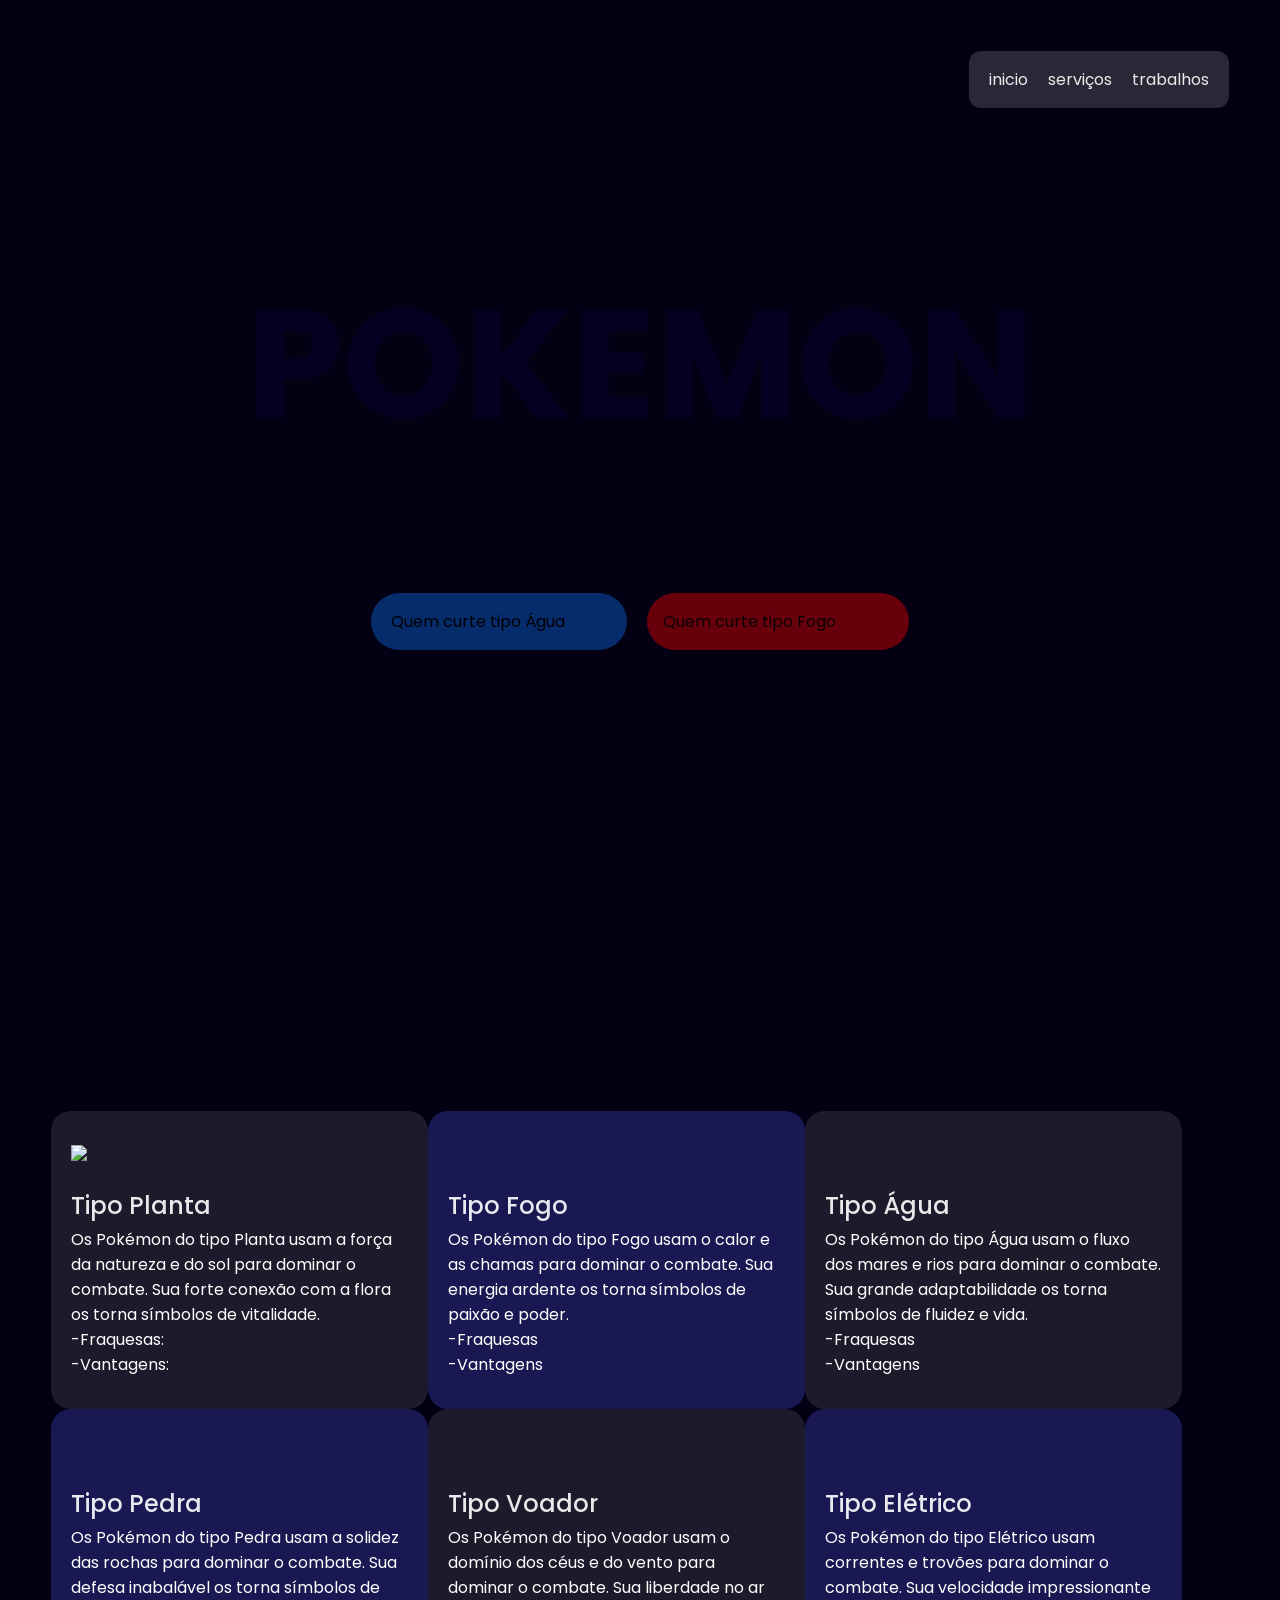
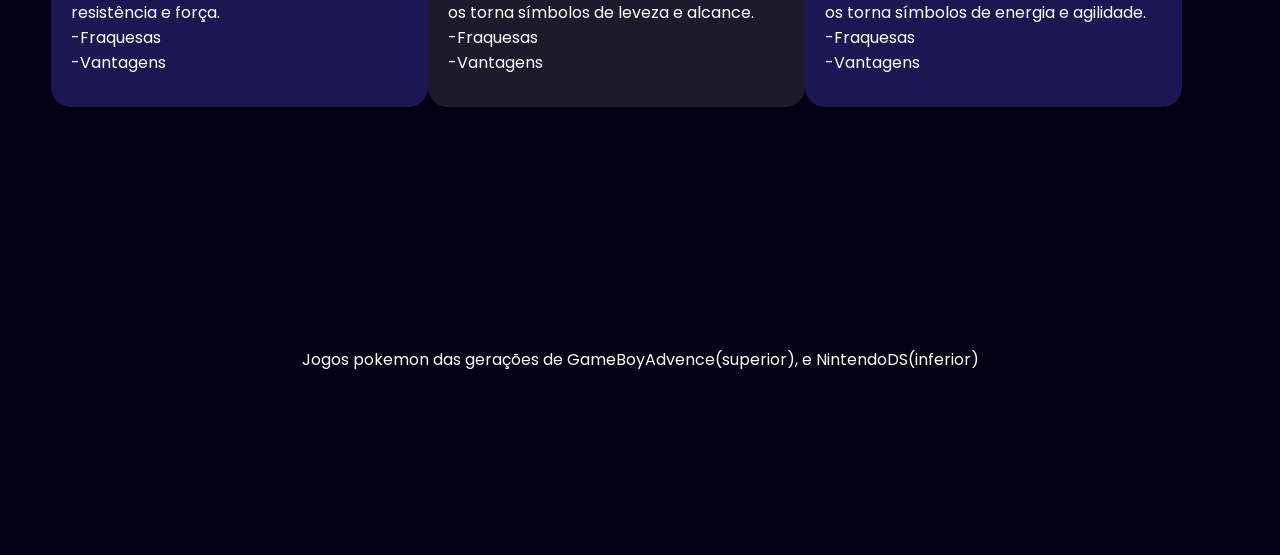
==== index.html @ 54501479 "Add files via upload" ====
<!doctype html>
<html lang="en">
    <head>
        <meta charset="UTF-8" />
        <meta name="viewport" content="width=device-width, initial-scale=1.0" />
        <title>site kkk</title>
        <link rel="stylesheet" href="style.css" />
        <link rel="preconnect" href="https://fonts.googleapis.com">
<link rel="preconnect" href="https://fonts.gstatic.com" crossorigin>
<link href="https://fonts.googleapis.com/css2?family=Poppins:ital,wght@0,100;0,200;0,300;0,400;0,500;0,600;0,700;0,800;0,900;1,100;1,200;1,300;1,400;1,500;1,600;1,700;1,800;1,900&display=swap" rel="stylesheet">
    </head>
    <body>
        <header>
            <img src="pokemons/pokebola-a-removebg-preview.png" class="face" alt="" />
            <nav>
                <ul>
                <li>inicio</li>
                <li>serviços</li>
                <li>trabalhos</li>
                </ul>
            </nav>
        </header>

        <!-- SEÇÃO 1-->
        <section class="SEÇÃO1">
            <div class="conteudoPrincipal">
                <h2>POKEMON</h2>
                <h1>Guizin pvp</h1>
                <p>Just know Wherever you go You can always come home</p>
                <div class="botões">
                    <button class="primario">
                        Quem curte tipo Água
                        <img src="pokemons/pokebola-removebg-preview.png" alt="" />
                    </button>
                    <button class="secundario">
                        Quem curte tipo Fogo
                        <img src="pokemons/pokebola-removebg-preview_evoto_edited-removebg-preview.png" alt="" />
                    </button>
                </div>
            </div>
        </section>

        <!-- SEÇÂO 2 -->
        <section class="SEÇÃO2">
            <h2 class="TS">Tipos</h2>
            <div class="cards">
                <div class="card branco">
                    <img src="pokemons/P-bulbasaur.png" class="PF">
                    <h3>Tipo Planta</h3>
                    <p>Os Pokémon do tipo Planta usam a força da natureza e do sol para dominar o combate. Sua forte conexão com a flora os torna símbolos de vitalidade.</p>
                    <p>-Fraquesas:</p>
                    <p>-Vantagens:</p>
                </div>
                <div class="card azul">
                    <img src="pokemons/P-charmander.png" class="PF" alt="">
                    <h3>Tipo Fogo</h3>
                    <p>Os Pokémon do tipo Fogo usam o calor e as chamas para dominar o combate. Sua energia ardente os torna símbolos de paixão e poder.</p>
                    <p>-Fraquesas</p>
                    <p>-Vantagens</p>
                </div>
                <div class="card branco">
                    <img src="pokemons/P-squirtle.png" class="PF" alt="">
                    <h3>Tipo Água</h3>
                    <p>Os Pokémon do tipo Água usam o fluxo dos mares e rios para dominar o combate. Sua grande adaptabilidade os torna símbolos de fluidez e vida.</p>
                    <p>-Fraquesas</p>
                    <p>-Vantagens</p>
                </div>
                <div class="card azul">
                    <img src="pokemons/P-Larvitar.png" class="PE" alt="">
                    <h3>Tipo Pedra</h3>
                    <p>Os Pokémon do tipo Pedra usam a solidez das rochas para dominar o combate. Sua defesa inabalável os torna símbolos de resistência e força.</p>
                    <p>-Fraquesas</p>
                    <p>-Vantagens</p>
                </div>
                <div class="card branco">
                    <img src="pokemons/P-Pidgey.png" class="PF" alt="">
                    <h3>Tipo Voador</h3>
                    <p>Os Pokémon do tipo Voador usam o domínio dos céus e do vento para dominar o combate. Sua liberdade no ar os torna símbolos de leveza e alcance.</p>
                    <p>-Fraquesas</p>
                    <p>-Vantagens</p>
                </div>
                <div class="card azul">
                    <img src="pokemons/P-Pikachu.png" class="PE" alt="">
                    <h3>Tipo Elétrico</h3>
                    <p>Os Pokémon do tipo Elétrico usam correntes e trovões para dominar o combate. Sua velocidade impressionante os torna símbolos de energia e agilidade.</p>
                    <p>-Fraquesas</p>
                    <p>-Vantagens</p>
                </div>
            </div>
            <!-- SEÇÃO TRABALHOS -->
            <h2 class="TS">Jogos</h2>
            <p class="TG">Jogos pokemon das gerações de GameBoyAdvence(superior), e NintendoDS(inferior)</p>
            <div class="DivImagens">
                <img src="pokemons/pokemon FireRed.jpeg" alt="">
                <img src="pokemons/pokemon Esmerald.jpeg" alt="">
                <img src="pokemons/pokemon LeafGreen.jpeg" alt="">
                <img src="pokemons/pokemon Ruby.jpeg" alt="">
                <img src="pokemons/pokemon Diamond.jpeg" alt="">
                <img src="pokemons/pokemon HeartGold.jpeg" alt="">
                <img src="pokemons/pokemon Platinum.jpeg" alt="">
                <img src="pokemons/pokemon SoulSilver.jpeg" alt="">
            </div>
        </section>
    </body>
</html>
---- style.css ----
*{
    padding: 0;
    margin: 0;
    box-sizing: border-box;
}
button{
    font-family: "Poppins";
    font-size: 16px;
    display: flex;
    justify-content: center;
    align-items: center;
    border-radius: 40px;
    border: none;
    outline: none;
    font-size: 16px;
    opacity: 0.8;
    transition: all .3s;
}

button:hover{
    opacity: 1;
}
body{
    background-image: url(pokemons/umbreom.jpeg);
    background-size: cover;
    background-position: center;
    background-color: #030013;
    color: rgba(255, 255, 255, 0.9);
    font-family: "Poppins";
}

p{
    opacity: 1;
    color: #030013;
}

header{
    display: flex;
    width: 100%;
    padding: 4%;
    justify-content: space-between;
    align-items: center;
    position: fixed;
    z-index: 99;
    
    ul{
        display: flex;
        gap: 20px;
        list-style-type: none;
        background-color: rgba(255, 255, 255, 0.158);
        padding: 16px 20px;
        border-radius: 12px;
        backdrop-filter: blur(20px);
    }
}

section{
    width: 100%;
    display: flex;
    flex-direction: column;
    padding: 4%;
}

.SEÇÃO1{

    height: 100vh;
    justify-content: center;
    align-items: center;

    h2{
        font-size: 12vw;
        color: rgb(109, 109, 109);
        mix-blend-mode: color-dodge;
    }
}
.SEÇÃO2{
    align-items: center;

    .TG{
        color: white;
    }
}
.conteudoPrincipal{
    display: flex;
    flex-direction: column;
    align-items: center;
    justify-content: center;

    h1{
        text-align: center;
        font-size: 40px;
        font-weight: 500;
        color: #030013;
    }

    .botões{
        display: flex;
        gap: 20px;
        margin-top: 28px;
    }
}

.primario{
    background-color: rgba(12, 111, 241, 0.5);
    gap:  12px;
    padding: 6px 6px 6px 20px;

    img{
        width: 44px;
    }
}

.secundario{
    padding: 16px;
    background-color: rgba(255, 0, 0, 0.5);
    color: rgba(0, 0, 0, 0.9);
    gap: 12px;

    img{
        width: 45px;
    }
}
.TS{
    color: #030013;
    font-size: 80px;
    font-weight: 500
}
.face{
    width: 60px;
}

.cards{
    display: flex;
    flex-wrap: wrap;
    margin: 40px 0px 120px;

    p{
        color: white;
    }
}
.card{
    width: 32%;
    padding: 32px 20px;

    h3{
        font-size: 24px;
        font-weight: 500;
        margin: 20px 0px 4px;

    }
}
.branco{
    background-color: rgba(255, 255, 255, 0.1);
    border-radius: 20px;
}
.azul{
    background-color: rgba(40, 40, 124, 0.61);
    border-radius: 20px;
}
.DivImagens{
    display: flex;
    flex-wrap: wrap;
    margin: 52px 0px 80px;
    gap: 8px .5%;

    img{
        width: 24.5%;
        filter: saturate(0);

        &:hover{
            filter: saturate(1);
        }
    }
}
.PE{
    width: 45px;
}
.PF{
    width: 60px;
}
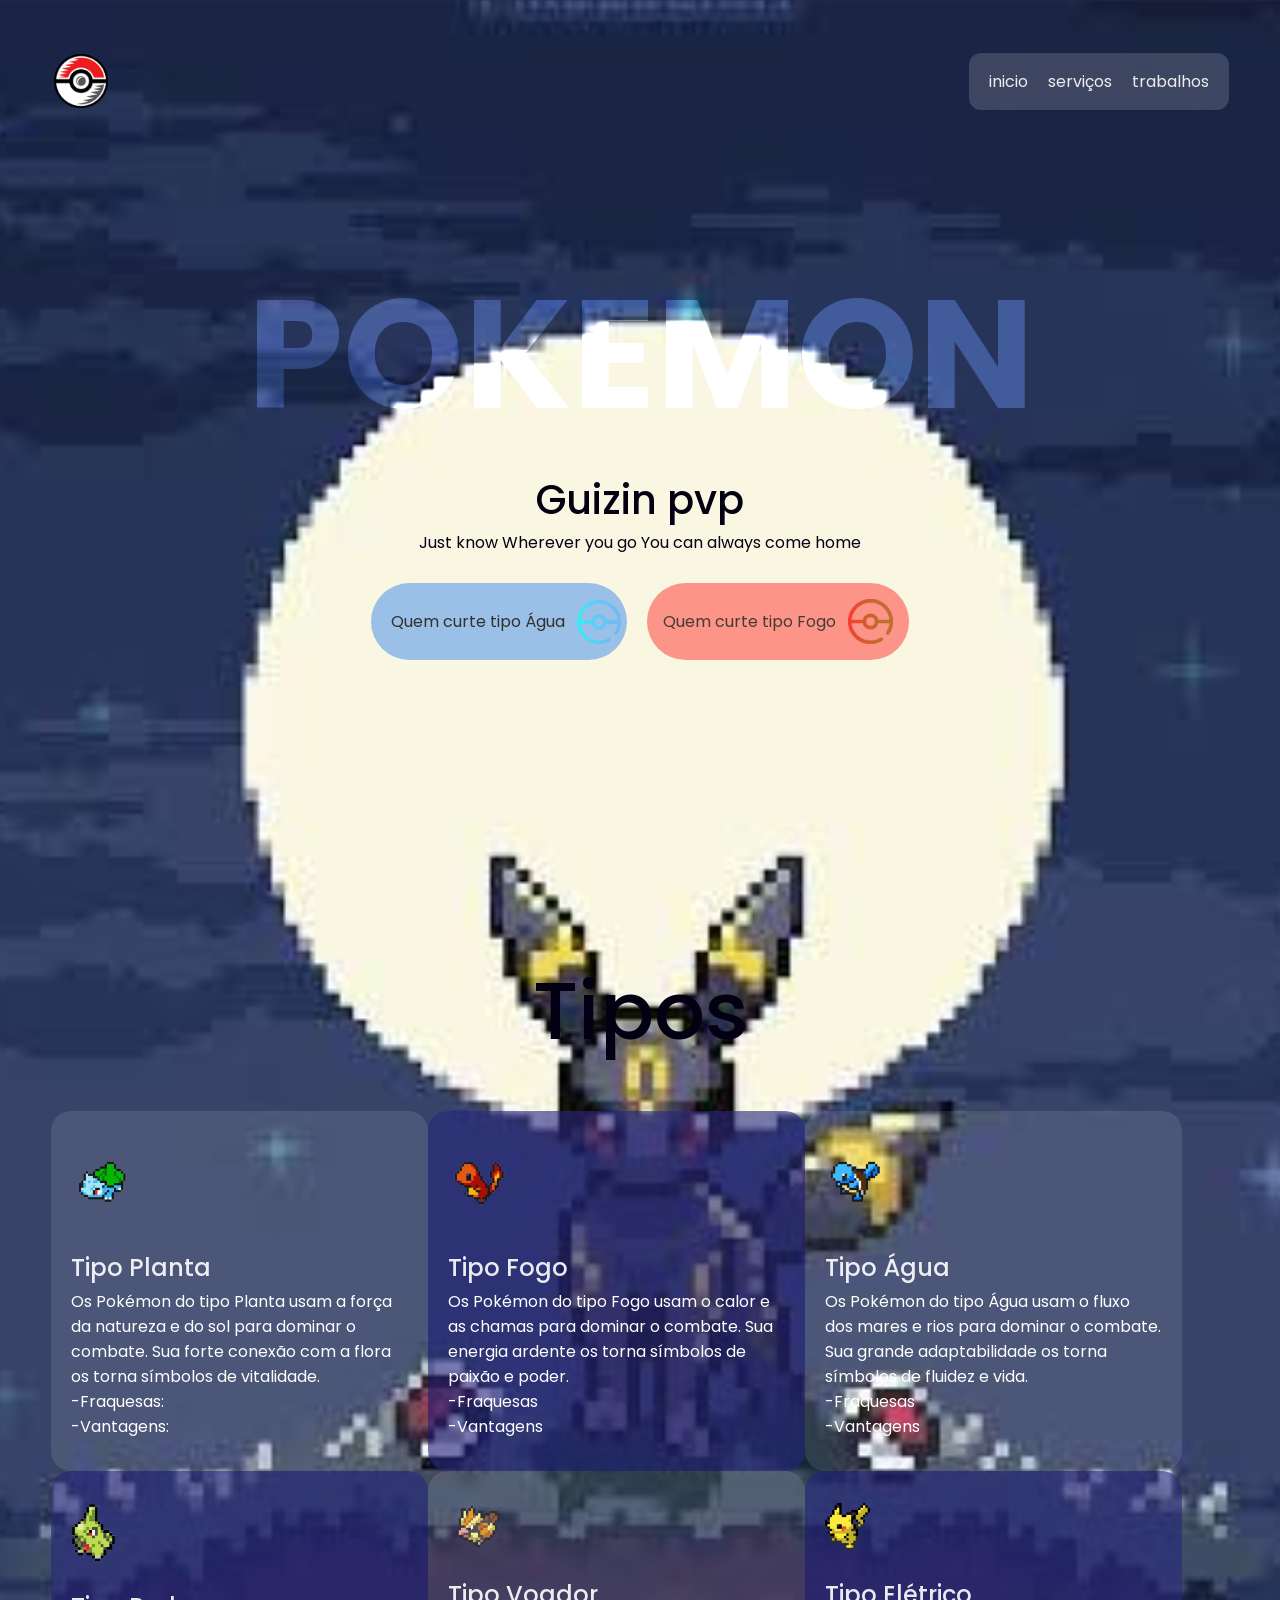
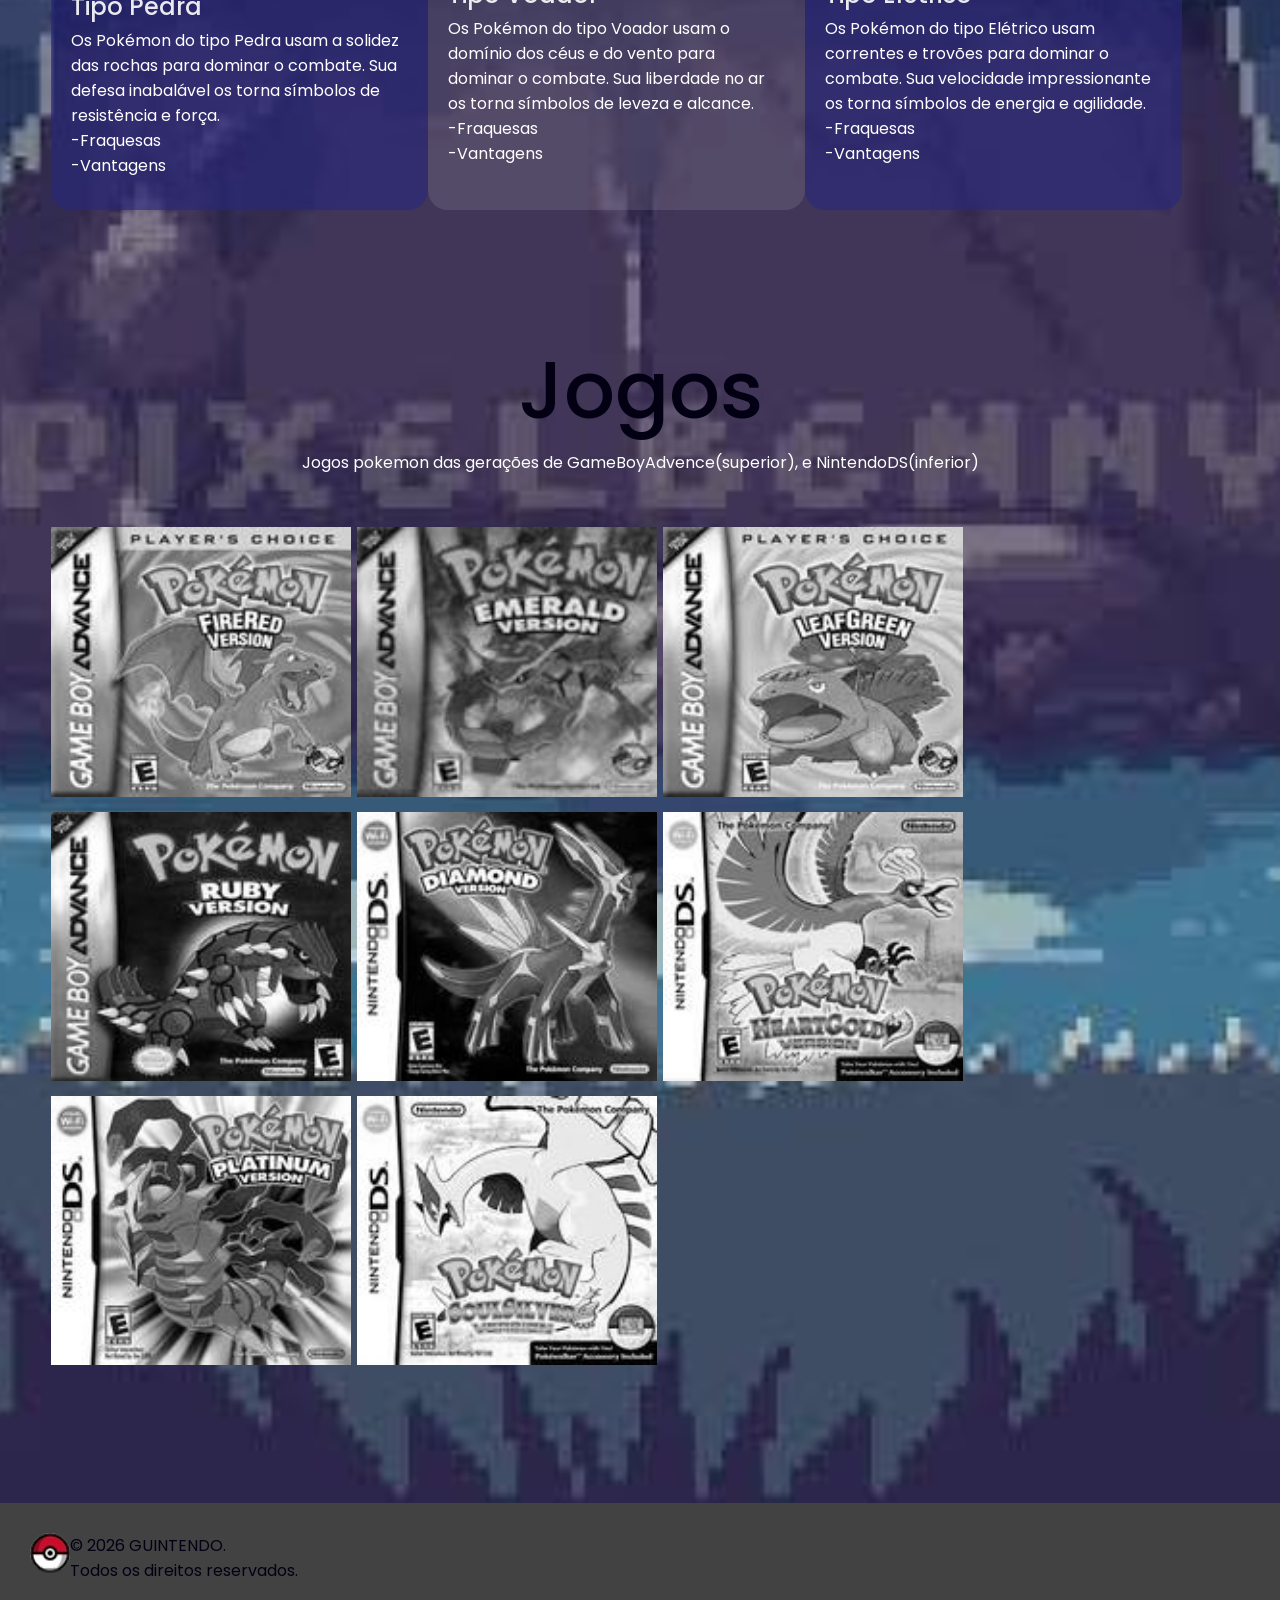
==== commit 9c893c83: "Add files via upload" ====
--- a/index.html
+++ b/index.html
@@ -1,3 +1,4 @@
+<!--Criar uma pasta "pokemons" e colocar TODAS as imagens dentro-->
 <!doctype html>
 <html lang="en">
     <head>
@@ -91,15 +92,40 @@
             <h2 class="TS">Jogos</h2>
             <p class="TG">Jogos pokemon das gerações de GameBoyAdvence(superior), e NintendoDS(inferior)</p>
             <div class="DivImagens">
-                <img src="pokemons/pokemon FireRed.jpeg" alt="">
-                <img src="pokemons/pokemon Esmerald.jpeg" alt="">
-                <img src="pokemons/pokemon LeafGreen.jpeg" alt="">
-                <img src="pokemons/pokemon Ruby.jpeg" alt="">
-                <img src="pokemons/pokemon Diamond.jpeg" alt="">
-                <img src="pokemons/pokemon HeartGold.jpeg" alt="">
-                <img src="pokemons/pokemon Platinum.jpeg" alt="">
-                <img src="pokemons/pokemon SoulSilver.jpeg" alt="">
+                <a href="FireRed/Fire.html">
+                    <img src="pokemons/pokemon FireRed.jpeg" alt="">
+                </a>
+                <a href="">
+                    <img src="pokemons/pokemon Esmerald.jpeg" alt="">
+                </a>
+                <a href="">
+                    <img src="pokemons/pokemon LeafGreen.jpeg" alt="">
+                </a>
+                <a href="">
+                    <img src="pokemons/pokemon Ruby.jpeg" alt="">
+                </a>
+                <a href="">
+                    <img src="pokemons/pokemon Diamond.jpeg" alt="">
+                </a>
+                <a href="">
+                    <img src="pokemons/pokemon HeartGold.jpeg" alt=""> 
+                </a>
+                <a href="">
+                    <img src="pokemons/pokemon Platinum.jpeg" alt="">
+                </a>
+                <a href="">
+                    <img src="pokemons/pokemon SoulSilver.jpeg" alt="">
+                </a>
             </div>
         </section>
+        <footer>
+            <main>
+                <img src="pokemons/download-removebg-preview.png" alt="">
+                <div>
+                    <p>&copy; 2026 GUINTENDO.</p> 
+                    <p>Todos os direitos reservados.</p>    
+                </div>
+            </main>
+        </footer>
     </body>
 </html>
--- a/style.css
+++ b/style.css
@@ -12,7 +12,6 @@
     border-radius: 40px;
     border: none;
     outline: none;
-    font-size: 16px;
     opacity: 0.8;
     transition: all .3s;
 }
@@ -59,6 +58,23 @@
     display: flex;
     flex-direction: column;
     padding: 4%;
+}
+footer{
+    display: flex;
+    background-color: rgb(66, 66, 66);
+    justify-content: flex-start;
+    align-items: center;
+    gap: 60px;
+    
+    
+    main{
+        margin: 30px; 
+        display: flex;
+    }
+    
+    img{
+        height: 40px;
+    }
 }
 
 .SEÇÃO1{
@@ -164,7 +180,7 @@
     gap: 8px .5%;
 
     img{
-        width: 24.5%;
+        width: 300px;
         filter: saturate(0);
 
         &:hover{
